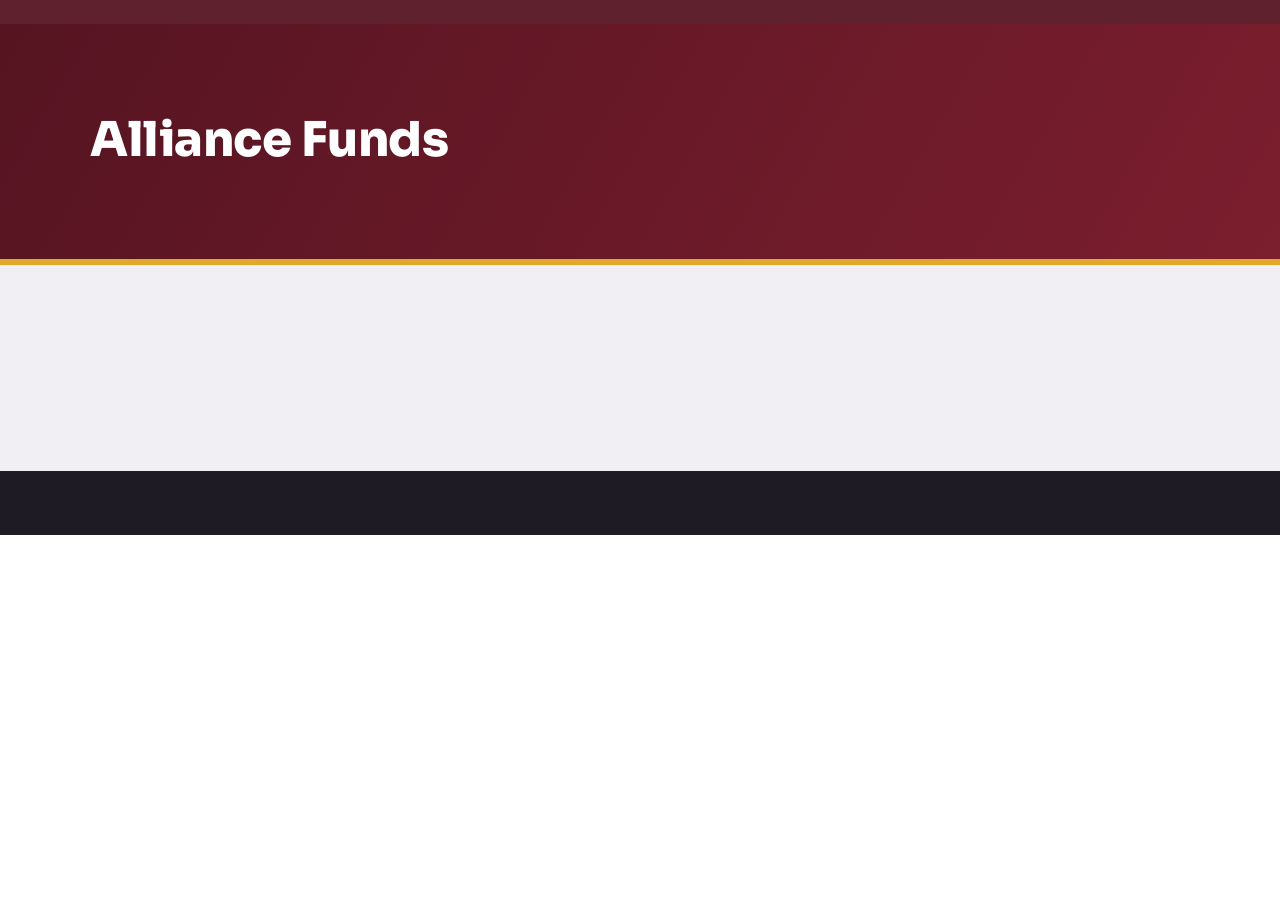
==== funds.html @ 065c43f3 "add page banners, photo gallery, lightbox, and approval letter list" ====
<!DOCTYPE html>
<html lang="en">
<head>
  <meta charset="UTF-8">
  <meta name="viewport" content="width=device-width, initial-scale=1">
  <title>Funds | PUPC BSIT Alliance</title>
  <link rel="preconnect" href="https://fonts.googleapis.com">
  <link rel="preconnect" href="https://fonts.gstatic.com" crossorigin>
  <link href="https://fonts.googleapis.com/css2?family=Sora:wght@600;700;800&family=Source+Sans+3:wght@400;600&display=swap" rel="stylesheet">
  <link rel="stylesheet" href="css/style.css">
</head>
<body>
  <header class="topbar" id="site-header"></header>
  <main>
    <section class="page-hero">
      <div class="wrap">
        <h1>Alliance Funds</h1>
        <p id="funds-note"></p>
      </div>
    </section>
    <section class="section band">
      <div class="wrap reveal">
        <dl id="funds-summary" class="funds"></dl>
        <div class="bar" aria-hidden="true"><i id="funds-bar"></i></div>
        <p class="bar-label" id="funds-bar-label"></p>
      </div>
    </section>
  </main>
  <footer class="footer" id="site-footer"></footer>
  <script src="data/data.js"></script>
  <script src="js/main.js"></script>
</body>
</html>
---- css/style.css ----
:root{--maroon:#7b1e2e;--maroon-dark:#561421;--gold:#e0a92a;--ink:#1f1b24;--muted:#5d5864;--mist:#f1eff3;--white:#fff;
--display:"Sora","Segoe UI",system-ui,sans-serif;--body:"Source Sans 3","Segoe UI",system-ui,sans-serif}
*,*::before,*::after{box-sizing:border-box}
html{scroll-behavior:smooth;scroll-padding-top:4.5rem}
body{margin:0;font-family:var(--body);font-size:1.0625rem;line-height:1.6;color:var(--ink);background:var(--white)}
a{color:var(--maroon)}
:focus-visible{outline:3px solid var(--gold);outline-offset:3px}
.wrap{width:min(1100px,100% - 2.5rem);margin-inline:auto}
#progress{position:fixed;top:0;left:0;height:4px;width:0;background:var(--gold);z-index:30}

.topbar{position:sticky;top:0;z-index:20;display:flex;flex-wrap:wrap;align-items:center;justify-content:space-between;gap:.5rem 1.5rem;padding:.75rem max(1.25rem,calc((100% - 1100px)/2));background:rgba(86,20,33,.94);backdrop-filter:blur(6px)}
.brand{font-family:var(--display);font-weight:700;color:var(--white);text-decoration:none}
.topbar nav{display:flex;flex-wrap:wrap;gap:1.25rem}
.topbar nav a{color:#f1dfe2;text-decoration:none;font-weight:600;padding-bottom:2px;border-bottom:2px solid transparent;transition:border-color .2s,color .2s}
.topbar nav a:hover{color:var(--gold);border-color:var(--gold)}

.hero{position:relative;overflow:hidden;color:var(--white);padding:clamp(4rem,11vw,8rem) 0;border-bottom:6px solid var(--gold);
--mx:70%;--my:30%;background:radial-gradient(500px circle at var(--mx) var(--my),rgba(224,169,42,.28),transparent 60%),linear-gradient(120deg,#561421,#7b1e2e,#3a0e17,#7b1e2e);background-size:100% 100%,300% 300%;animation:shift 16s ease-in-out infinite}
@keyframes shift{50%{background-position:0 0,100% 50%}}
.hero-inner{position:relative;z-index:1}
.eyebrow{margin:0 0 .75rem;color:var(--gold);font-weight:600;letter-spacing:.12em;text-transform:uppercase;font-size:.9rem}
.hero h1{font-family:var(--display);font-weight:800;font-size:clamp(2.4rem,7vw,4.75rem);line-height:1.05;margin:0 0 1.25rem;letter-spacing:-.02em}
.motto{display:flex;flex-wrap:wrap;align-items:center;gap:.4rem .9rem;margin:0 0 1.25rem;font-family:var(--display);font-weight:700;font-size:clamp(1rem,2.6vw,1.5rem);letter-spacing:.14em}
.motto span{opacity:0;transform:translateY(12px);animation:rise .7s forwards}
.motto .dot{color:var(--gold)}
@keyframes rise{to{opacity:1;transform:none}}
.lead{max-width:38rem;font-size:1.2rem;margin:0 0 2rem;color:#f6e8ea}
.actions{display:flex;flex-wrap:wrap;gap:.75rem}
.btn{display:inline-block;padding:.7rem 1.25rem;border:2px solid var(--white);border-radius:4px;color:var(--white);font-weight:600;text-decoration:none;transition:transform .2s,background .2s}
.btn:hover{background:rgba(255,255,255,.16);transform:translateY(-3px)}
.btn.primary{background:var(--gold);border-color:var(--gold);color:var(--ink)}
.btn.primary:hover{background:#f0bb44}
.glyphs{position:absolute;inset:0;pointer-events:none}
.glyphs span{position:absolute;bottom:-2rem;font-family:ui-monospace,Consolas,monospace;color:rgba(255,255,255,.16);animation:float linear infinite}
@keyframes float{to{transform:translateY(-120vh) rotate(25deg)}}

.section{padding:clamp(3rem,7vw,5rem) 0}.section.wrap{padding-inline:0}
.band{background:var(--mist)}
h2{font-family:var(--display);font-size:clamp(1.7rem,4vw,2.4rem);margin:0 0 .5rem;letter-spacing:-.01em}
h2::after{content:"";display:block;width:56px;height:5px;background:var(--gold);margin-top:.5rem}
h3{font-family:var(--display);font-size:1.15rem;margin:0 0 .5rem}
.section-note{color:var(--muted);margin:.75rem 0 1.75rem;max-width:38rem}
.empty,.meta{color:var(--muted)}
.reveal{opacity:0;transform:translateY(28px);transition:opacity .7s,transform .7s}.reveal.in{opacity:1;transform:none}

.officer-grid{display:grid;grid-template-columns:repeat(auto-fill,minmax(190px,1fr));gap:2rem 1.5rem}
.officer{margin:0;perspective:700px}
.officer-card{transform:rotateX(var(--rx,0)) rotateY(var(--ry,0));transition:transform .15s,box-shadow .3s}
.officer:hover .officer-card{box-shadow:0 18px 30px rgba(86,20,33,.28)}
.officer-photo{position:relative;aspect-ratio:4/5;background:var(--maroon);border-bottom:5px solid var(--gold);display:grid;place-items:center;overflow:hidden}
.officer-photo img{width:100%;height:100%;object-fit:cover;display:block;transition:transform .5s}
.officer:hover img{transform:scale(1.07)}
.officer-initials{font-family:var(--display);font-weight:700;font-size:2.75rem;color:#f1dfe2}
.officer figcaption{padding:.75rem .25rem 0;display:flex;flex-direction:column}
.officer-name{font-family:var(--display);font-size:1.05rem}
.officer-position{color:var(--maroon);font-weight:600}

.tabs{display:flex;flex-wrap:wrap;gap:.5rem;margin-bottom:1.5rem}
.tab{font:600 1rem var(--body);padding:.45rem 1.1rem;border:2px solid var(--maroon);background:transparent;color:var(--maroon);border-radius:999px;cursor:pointer;transition:background .2s,color .2s}
.tab.on,.tab:hover{background:var(--maroon);color:var(--white)}
.event-grid{display:grid;grid-template-columns:repeat(auto-fill,minmax(280px,1fr));gap:1.5rem}
.event-card{display:flex;flex-direction:column;text-align:left;font:inherit;color:inherit;padding:0;border:0;background:var(--white);cursor:pointer;box-shadow:0 2px 8px rgba(31,27,36,.12);transition:transform .25s,box-shadow .25s;overflow:hidden}
.event-card:hover{transform:translateY(-6px);box-shadow:0 16px 28px rgba(31,27,36,.2)}
.cover{position:relative;aspect-ratio:16/10;background:linear-gradient(135deg,var(--maroon),var(--maroon-dark));background-size:cover;background-position:center;display:grid;place-items:center;font-family:var(--display);font-weight:800;font-size:3rem;color:rgba(255,255,255,.35)}
.pill{display:inline-block;padding:.15rem .7rem;border-radius:999px;font-size:.8rem;font-weight:700;letter-spacing:.04em;text-transform:uppercase;background:var(--gold);color:var(--ink)}
.pill.done{background:var(--ink);color:var(--white)}
.cover .pill{position:absolute;top:.75rem;left:.75rem}
.event-body{padding:1rem 1.1rem 1.25rem}
.event-body .meta{margin:0 0 .5rem;font-size:.95rem}
.more{color:var(--maroon);font-weight:600}
.event-card:hover .more{text-decoration:underline}

.modal{position:fixed;inset:0;z-index:40;display:grid;place-items:center;padding:1rem;background:rgba(20,10,14,.78)}
.modal[hidden]{display:none}
.modal-box{position:relative;width:min(860px,100%);max-height:92vh;overflow:auto;background:var(--white);animation:pop .3s}
@keyframes pop{from{opacity:0;transform:scale(.94)}}
.modal-close{position:absolute;top:.5rem;right:.5rem;z-index:2;width:2.4rem;height:2.4rem;border:0;border-radius:50%;background:rgba(31,27,36,.75);color:var(--white);font-size:1.5rem;line-height:1;cursor:pointer}
.g-main{aspect-ratio:16/9;background:linear-gradient(135deg,var(--maroon),var(--maroon-dark));background-size:cover;background-position:center;display:grid;place-items:center;color:rgba(255,255,255,.6);font-family:var(--display);padding:1rem;text-align:center}
.g-thumbs{display:flex;gap:.5rem;padding:.6rem;background:var(--ink)}
.g-thumbs button{width:84px;height:56px;border:2px solid transparent;padding:0;background:var(--maroon) center/cover;cursor:pointer;opacity:.65;transition:opacity .2s,border-color .2s}
.g-thumbs button.on,.g-thumbs button:hover{opacity:1;border-color:var(--gold)}
.m-text{padding:1.25rem 1.5rem 1.75rem}.m-text h3{font-size:1.5rem;margin:.6rem 0 .25rem}

.announcement{padding:1.25rem 0 1.25rem 1.25rem;border-left:5px solid var(--gold);margin-bottom:1rem;max-width:42rem}
.announcement p{margin:.25rem 0}
.funds{display:grid;grid-template-columns:repeat(auto-fit,minmax(210px,1fr));gap:1rem;margin:0}
.funds div{background:var(--white);border-left:5px solid var(--maroon);padding:1rem 1.25rem;transition:transform .25s}
.funds div:hover{transform:translateY(-4px)}
.funds dt{color:var(--muted);font-weight:600}
.funds dd{margin:.25rem 0 0;font-family:var(--display);font-weight:700;font-size:1.7rem}
.bar{height:14px;margin-top:1.5rem;background:#d9d5de;border-radius:999px;overflow:hidden}
.bar i{display:block;height:100%;width:0;background:linear-gradient(90deg,var(--maroon),var(--gold));transition:width 1.4s ease}
.bar-label{margin:.5rem 0 0;color:var(--muted)}
.footer{background:var(--ink);color:#d9d5de;padding:2rem 0}.footer p{margin:.25rem 0}.footer a{color:var(--gold)}

@media (prefers-reduced-motion:reduce){html{scroll-behavior:auto}*,*::before,*::after{animation:none!important;transition:none!important}.reveal{opacity:1;transform:none}.motto span{opacity:1;transform:none}.glyphs{display:none}}

/* ===== multi-page additions ===== */
.topbar nav a.on{color:var(--gold);border-color:var(--gold)}
.page-hero{background:linear-gradient(120deg,#561421,#7b1e2e);color:var(--white);padding:clamp(2.5rem,7vw,4.5rem) 0;border-bottom:6px solid var(--gold)}
.page-hero h1{font-family:var(--display);font-weight:800;font-size:clamp(1.9rem,5vw,3rem);margin:.4rem 0 .5rem;letter-spacing:-.01em}
.page-hero p{margin:.25rem 0;color:#f6e8ea;max-width:44rem}
.back{color:var(--gold);font-weight:600;text-decoration:none}
.back:hover{text-decoration:underline}
a.event-card{text-decoration:none}
.event-text{max-width:46rem;font-size:1.15rem;margin:0 0 2.5rem}
.photo-grid{columns:3 260px;column-gap:1rem;margin-top:1.5rem}
.shot{display:block;width:100%;margin:0 0 1rem;padding:0;border:0;background:var(--mist);cursor:zoom-in;overflow:hidden;break-inside:avoid}
.shot img{display:block;width:100%;height:auto;transition:transform .4s}
.shot:hover img{transform:scale(1.05)}
.lightbox{position:fixed;inset:0;z-index:50;display:grid;place-items:center;background:rgba(15,8,10,.92);padding:1rem}
.lightbox[hidden]{display:none}
.lightbox img{max-width:min(92vw,1100px);max-height:86vh;object-fit:contain}
.lightbox button{position:absolute;border:0;background:rgba(255,255,255,.14);color:#fff;font-size:2rem;line-height:1;width:3rem;height:3rem;border-radius:50%;cursor:pointer}
.lightbox button:hover{background:var(--gold);color:var(--ink)}
#lb-close{top:1rem;right:1rem}#lb-prev{left:1rem;top:50%}#lb-next{right:1rem;top:50%}
.searchbox{width:min(420px,100%);padding:.7rem 1rem;font:inherit;border:2px solid #cfc9d3;border-radius:6px;margin-bottom:1.5rem}
.searchbox:focus{border-color:var(--maroon);outline:none}
.letter{display:flex;flex-wrap:wrap;align-items:center;justify-content:space-between;gap:1rem;padding:1rem 1.25rem;margin-bottom:.9rem;background:var(--white);border-left:5px solid var(--gold);box-shadow:0 2px 8px rgba(31,27,36,.1);transition:transform .2s}
.letter:hover{transform:translateX(4px)}
.letter h3{margin:0}
.letter .meta{margin:.15rem 0 0}
.letter-actions{display:flex;gap:.6rem}
.btn.small{padding:.45rem 1.1rem;color:var(--maroon);border-color:var(--maroon)}
.btn.small:hover{background:var(--maroon);color:var(--white)}
.btn.small.fill{background:var(--maroon);color:var(--white)}
.btn.small.fill:hover{background:var(--maroon-dark)}
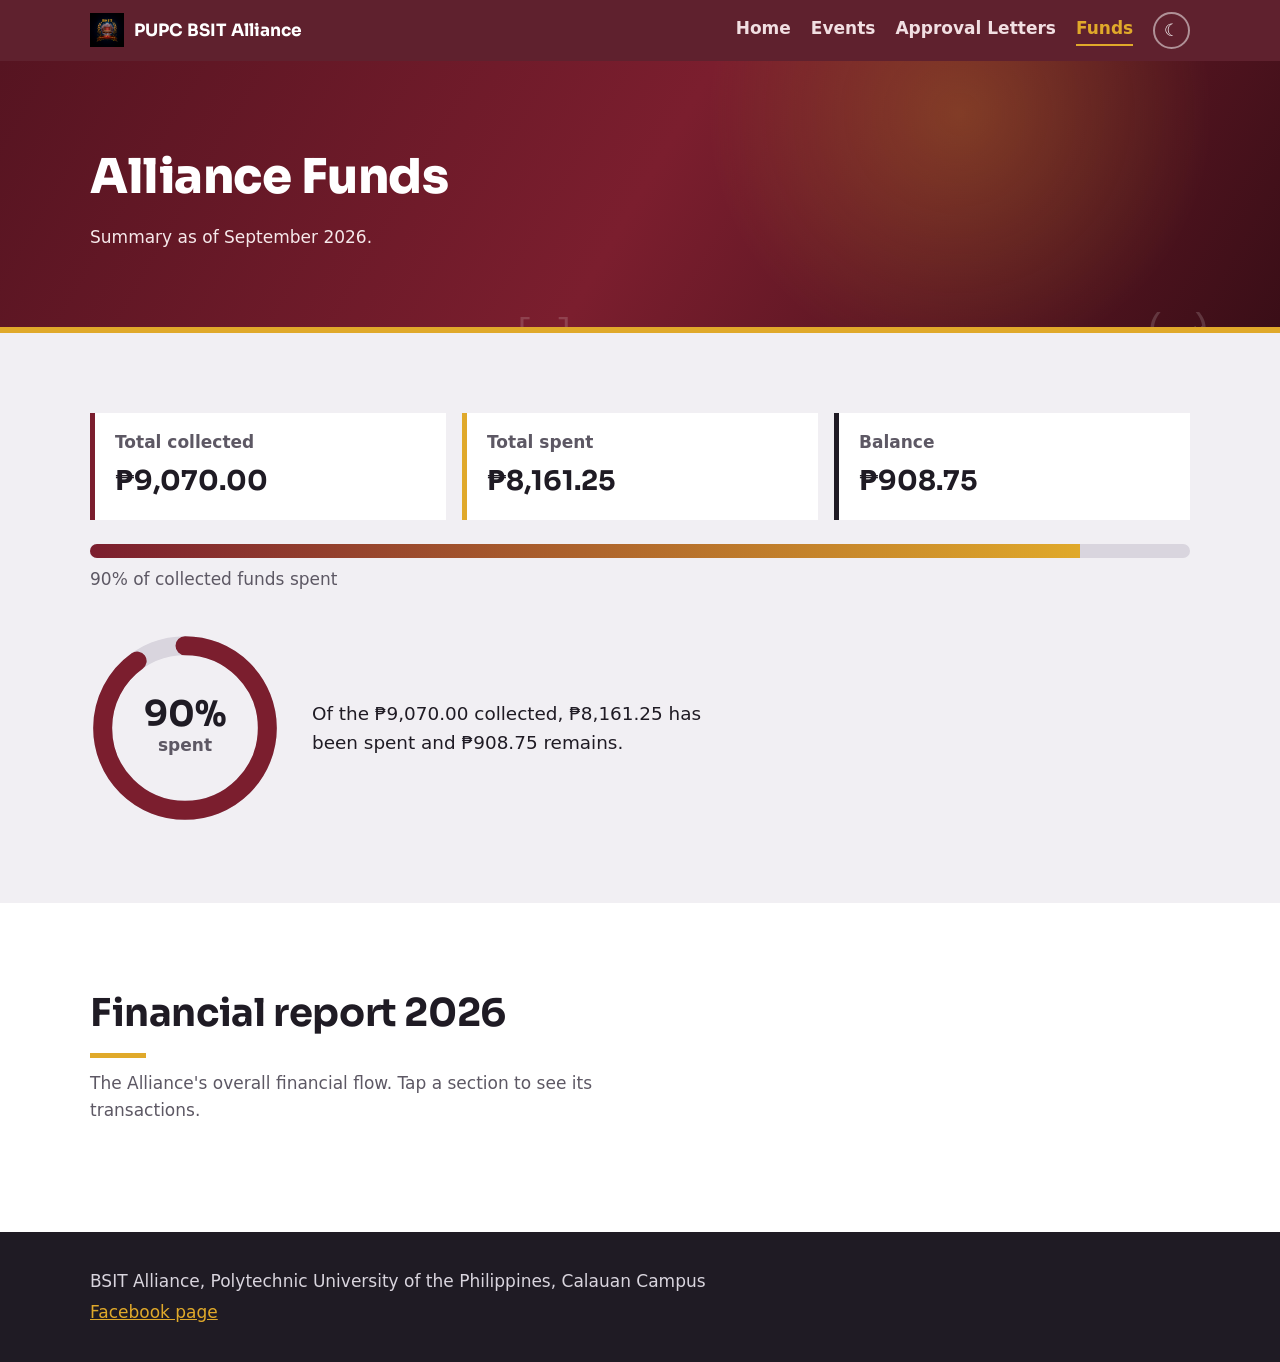
==== commit 21f4f73e: "feat: add financial report area to funds page" ====
--- a/funds.html
+++ b/funds.html
@@ -25,6 +25,11 @@
         <p class="bar-label" id="funds-bar-label"></p>
       </div>
     </section>
+        <section class="section wrap reveal">
+      <h2>Financial report 2026</h2>
+      <p class="section-note">The Alliance's overall financial flow. Tap a section to see its transactions.</p>
+      <div class="report" id="funds-report"></div>
+    </section>
   </main>
   <footer class="footer" id="site-footer"></footer>
   <script src="data/data.js"></script>
--- a/css/style.css
+++ b/css/style.css
@@ -124,4 +124,109 @@
 .btn.small{padding:.45rem 1.1rem;color:var(--maroon);border-color:var(--maroon)}
 .btn.small:hover{background:var(--maroon);color:var(--white)}
 .btn.small.fill{background:var(--maroon);color:var(--white)}
-.btn.small.fill:hover{background:var(--maroon-dark)}+.btn.small.fill:hover{background:var(--maroon-dark)}
+
+/* ===== polish additions ===== */
+@keyframes up{from{opacity:0;transform:translateY(18px)}}
+@keyframes fadein{from{opacity:0}}
+main{animation:fadein .5s}
+body.leaving main{opacity:0;transform:translateY(-8px);transition:opacity .25s,transform .25s}
+
+.page-hero{position:relative;overflow:hidden;--mx:75%;--my:20%;background:radial-gradient(420px circle at var(--mx) var(--my),rgba(224,169,42,.25),transparent 60%),linear-gradient(120deg,#561421,#7b1e2e,#3a0e17)}
+.page-hero .wrap{position:relative;z-index:1}
+.page-hero h1{animation:up .7s backwards}
+.page-hero p{animation:up .7s .15s backwards}
+.hero-photo{position:absolute;inset:-24px;background:center/cover;filter:blur(5px);opacity:0;transition:opacity 1.2s;will-change:transform}
+.hero-photo.on{opacity:.3}
+.share{margin-top:.9rem;font:600 .95rem var(--body);padding:.45rem 1.1rem;border:2px solid var(--white);border-radius:999px;background:transparent;color:var(--white);cursor:pointer;transition:background .2s,color .2s}
+.share:hover{background:var(--gold);border-color:var(--gold);color:var(--ink)}
+
+a.event-card{transform:perspective(700px) rotateX(var(--rx,0deg)) rotateY(var(--ry,0deg));animation:up .6s backwards;animation-delay:calc(var(--i,0) * 90ms)}
+a.event-card:hover{transform:perspective(700px) rotateX(var(--rx,0deg)) rotateY(var(--ry,0deg)) translateY(-8px)}
+.cover::after{content:"";position:absolute;inset:0;background:linear-gradient(to top,rgba(31,10,16,.6),transparent 55%)}
+.cover::before{content:"View event \2192";position:absolute;z-index:1;left:.9rem;bottom:.8rem;padding:.25rem .8rem;border-radius:999px;background:var(--gold);color:var(--ink);font:700 .85rem var(--body);opacity:0;transform:translateY(8px);transition:opacity .25s,transform .25s}
+.event-card:hover .cover::before{opacity:1;transform:none}
+.cover .pill{z-index:1}
+
+.shot{animation:up .6s backwards;animation-delay:calc(var(--i,0) * 60ms)}
+.event-nav{display:grid;grid-template-columns:repeat(auto-fit,minmax(240px,1fr));gap:1rem;margin-top:3rem}
+.event-nav a{display:block;padding:1rem 1.25rem;background:var(--mist);border-left:5px solid var(--gold);text-decoration:none;color:var(--ink);transition:transform .2s,background .2s}
+.event-nav a:hover{transform:translateY(-4px);background:#e7e3ea}
+.event-nav small{display:block;color:var(--muted);font-weight:600;text-transform:uppercase;letter-spacing:.06em}
+.event-nav .next{text-align:right;border-left:0;border-right:5px solid var(--gold)}
+
+.funds div:nth-child(2){border-left-color:var(--gold)}
+.funds div:nth-child(3){border-left-color:var(--ink)}
+.ring-wrap{display:flex;flex-wrap:wrap;align-items:center;gap:2rem;margin-top:2.5rem}
+.ring-box{position:relative;width:190px;height:190px}
+.ring{width:100%;height:100%;transform:rotate(-90deg)}
+.ring circle{fill:none;stroke-width:12;stroke-linecap:round}
+.ring-bg{stroke:#d9d5de}
+.ring-fg{stroke:var(--maroon);transition:stroke-dashoffset 1.6s ease}
+.ring-text{position:absolute;inset:0;display:grid;place-content:center;text-align:center}
+.ring-text strong{font-family:var(--display);font-size:2.2rem;line-height:1}
+.ring-text span{color:var(--muted);font-weight:600}
+.ring-note{max-width:26rem;font-size:1.15rem;margin:0}
+
+.letter{position:relative;padding-left:5.2rem;animation:up .5s backwards;animation-delay:calc(var(--i,0) * 70ms)}
+.letter::before{content:"PDF";position:absolute;left:1.1rem;top:50%;transform:translateY(-50%);width:2.9rem;height:3.5rem;display:grid;place-items:center;background:var(--maroon);color:var(--white);font:700 .8rem var(--display);border-radius:4px 16px 4px 4px;box-shadow:inset 0 -4px 0 var(--gold)}
+
+.totop{position:fixed;right:1.25rem;bottom:1.25rem;z-index:25;width:3rem;height:3rem;border:0;border-radius:50%;background:var(--gold);color:var(--ink);font-size:1.4rem;font-weight:700;cursor:pointer;opacity:0;pointer-events:none;transform:translateY(12px);transition:opacity .25s,transform .25s;box-shadow:0 6px 16px rgba(0,0,0,.25)}
+.totop.show{opacity:1;pointer-events:auto;transform:none}
+
+/* ===== round 1 ===== */
+[hidden]{display:none!important}
+.brand{display:inline-flex;align-items:center;gap:.6rem}
+.brand img{height:34px;width:auto;display:block}
+.topbar nav{align-items:center}
+.theme-btn{border:2px solid rgba(255,255,255,.5);background:transparent;color:#fff;border-radius:999px;width:2.3rem;height:2.3rem;font-size:1.05rem;cursor:pointer;transition:background .2s}
+.theme-btn:hover{background:var(--gold);border-color:var(--gold);color:#1f1b24}
+button.btn{font:600 1rem var(--body);cursor:pointer;background:transparent}
+
+.slides{position:absolute;inset:0;pointer-events:none}
+.slide{position:absolute;inset:0;background:center/cover;opacity:0;transform:scale(1.04);transition:opacity 1.6s,transform 9s linear}
+.slide.on{opacity:1;transform:scale(1.14)}
+.slides::after{content:"";position:absolute;inset:0;background:linear-gradient(100deg,rgba(60,12,24,.92),rgba(86,20,33,.7) 55%,rgba(60,12,24,.55))}
+
+.stats-band{background:var(--maroon-dark);padding:2rem 0}
+.stats{display:grid;grid-template-columns:repeat(auto-fit,minmax(150px,1fr));gap:1rem;text-align:center}
+.stat strong{display:block;font-family:var(--display);font-size:clamp(2rem,5vw,3rem);color:var(--gold);line-height:1.1}
+.stat span{color:#f1dfe2;font-weight:600}
+
+.officer{cursor:pointer}
+.profile{display:grid;grid-template-columns:minmax(0,1fr) minmax(0,1.2fr)}
+.profile-photo{aspect-ratio:4/5;background:var(--maroon);display:grid;place-items:center;overflow:hidden}
+.profile-photo img{width:100%;height:100%;object-fit:cover;display:block}
+.profile-info{padding:2rem 1.75rem;display:flex;flex-direction:column;justify-content:center;align-items:flex-start;gap:.4rem}
+.profile-info h3{font-size:1.6rem;margin:.3rem 0 0}
+.profile-info .role{color:var(--maroon);font-weight:700}
+.profile-info blockquote{margin:.8rem 0 0;padding-left:1rem;border-left:4px solid var(--gold);font-style:italic}
+@media(max-width:640px){.profile{grid-template-columns:1fr}}
+
+.pdf-box{width:min(980px,100%)}
+.pdf-head{display:flex;flex-wrap:wrap;align-items:center;gap:.75rem;padding:1rem 4rem 1rem 1.25rem}
+.pdf-head h3{margin:0;flex:1 1 200px}
+.pdf-frame{width:100%;height:min(72vh,720px);border:0;display:block;background:var(--mist)}
+.pdf-note{padding:.6rem 1.25rem;margin:0;color:var(--muted);font-size:.95rem}
+.letter-actions{flex-wrap:wrap}
+
+.next-up{display:flex;flex-wrap:wrap;align-items:center;justify-content:space-between;gap:1rem;padding:1.25rem 1.5rem;margin-bottom:1.75rem;background:linear-gradient(120deg,var(--maroon-dark),var(--maroon));color:#fff;text-decoration:none;border-bottom:5px solid var(--gold);transition:transform .2s}
+.next-up:hover{transform:translateY(-4px)}
+.next-up small{display:block;color:var(--gold);font-weight:700;letter-spacing:.1em;text-transform:uppercase}
+.next-up strong{font-family:var(--display);font-size:1.25rem}
+.clock{display:flex;gap:.6rem}
+.clock b{display:block;min-width:3.6rem;padding:.4rem .5rem;background:rgba(255,255,255,.14);text-align:center;font:700 1.4rem var(--display)}
+.clock em{display:block;font:600 .7rem var(--body);font-style:normal;opacity:.8;text-transform:uppercase}
+
+/* dark mode */
+[data-theme=dark]{--ink:#f1edf3;--mist:#1d1922;--muted:#b9b2c0}
+[data-theme=dark] body{background:#141116}
+[data-theme=dark] .event-card,[data-theme=dark] .funds div,[data-theme=dark] .letter,[data-theme=dark] .modal-box,[data-theme=dark] .event-nav a{background:#25202b}
+[data-theme=dark] .event-nav a:hover{background:#322b39}
+[data-theme=dark] .footer{background:#0d0a0f}
+[data-theme=dark] .btn.primary,[data-theme=dark] .pill,[data-theme=dark] .totop{color:#1f1b24}
+[data-theme=dark] .pill.done{background:#3d3544;color:#fff}
+[data-theme=dark] .officer-position,[data-theme=dark] .more,[data-theme=dark] .profile-info .role{color:#f0b8c2}
+[data-theme=dark] .tab,[data-theme=dark] .btn.small{color:#f0b8c2;border-color:#f0b8c2}
+[data-theme=dark] .tab.on,[data-theme=dark] .tab:hover,[data-theme=dark] .btn.small:hover,[data-theme=dark] .btn.small.fill{background:var(--maroon);color:#fff;border-color:var(--maroon)}
+[data-theme=dark] .searchbox{background:var(--mist);color:var(--ink);border-color:#4a4153}
